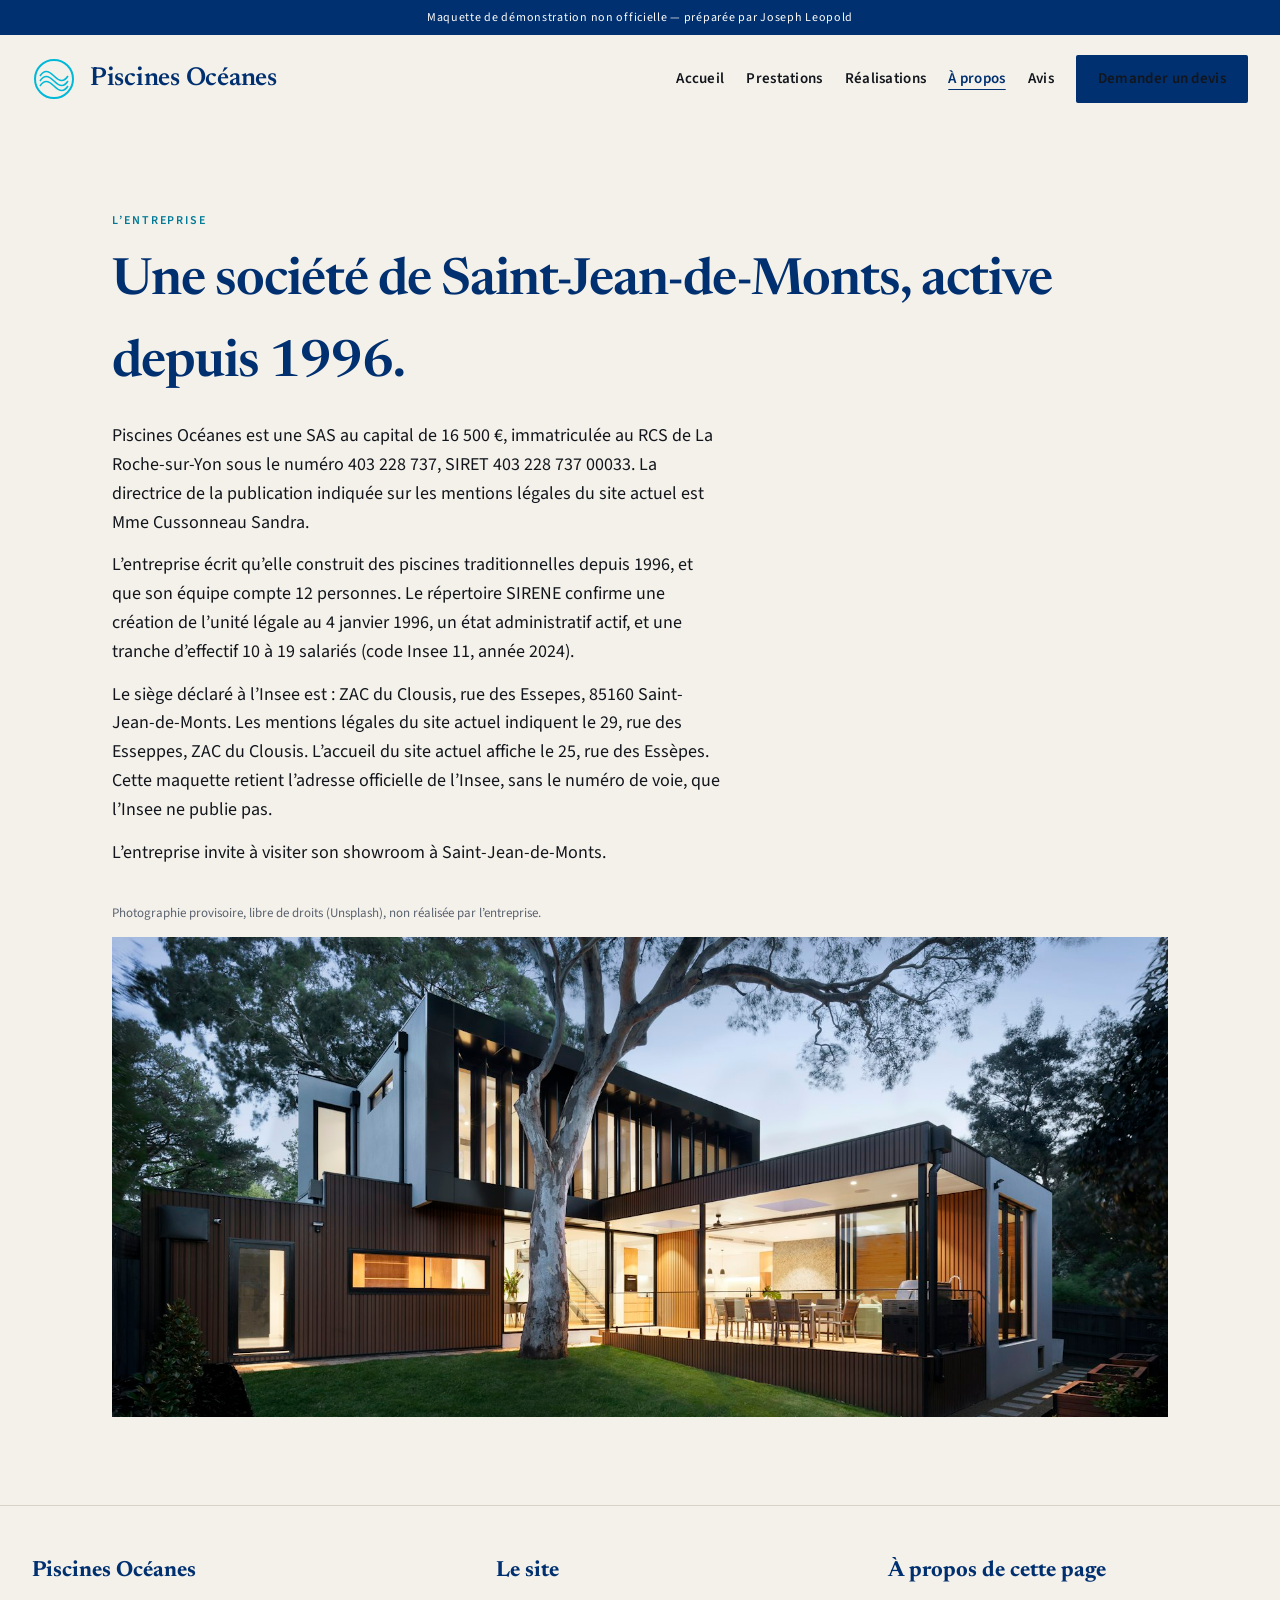
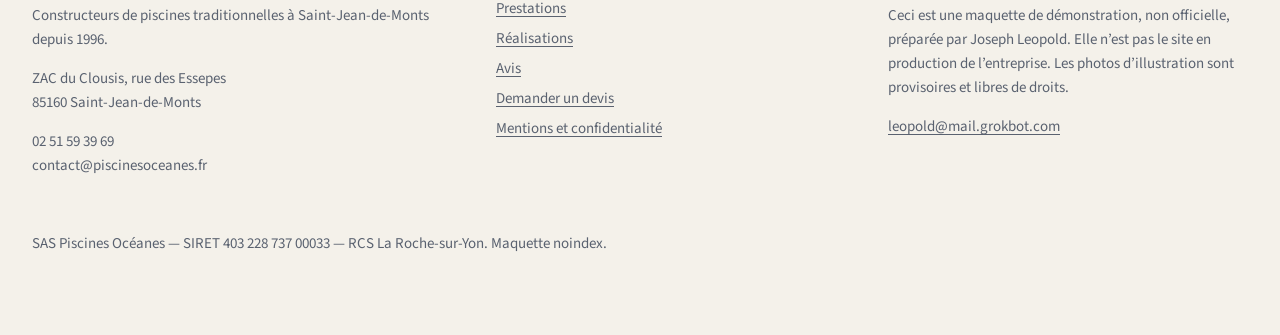
==== a-propos.html @ 70bb902c "Maquette de demonstration non officielle pour Piscines Oceanes." ====
<!DOCTYPE html>
<html lang="fr">
<head>
  <meta charset="utf-8">
  <meta name="viewport" content="width=device-width, initial-scale=1">
  <meta name="robots" content="noindex, nofollow, noarchive">
  <meta name="description" content="Maquette de démonstration non officielle du site de Piscines Océanes, préparée par Joseph Leopold.">
  <title>À propos — Piscines Océanes</title>
  <link rel="preconnect" href="https://fonts.googleapis.com">
  <link rel="preconnect" href="https://fonts.gstatic.com" crossorigin>
  <link href="https://fonts.googleapis.com/css2?family=Newsreader:opsz,wght@6..72,400;6..72,600&family=Source+Sans+3:wght@400;600&display=swap" rel="stylesheet">
  <link rel="stylesheet" href="css/style.css">
</head>
<body>
  <div class="demo-banner">Maquette de démonstration non officielle — préparée par Joseph Leopold</div>
  <header class="site" id="top">
    <a class="brand" href="index.html">
      <svg width="44" height="44" viewBox="0 0 44 44" aria-hidden="true">
  <circle cx="22" cy="22" r="19" fill="none" stroke="#00B8D8" stroke-width="2"/>
  <path d="M8 24c4-6 8-6 14 0s10 6 14 0" fill="none" stroke="#00B8D8" stroke-width="1.6"/>
  <path d="M8 19c4-6 8-6 14 0s10 6 14 0" fill="none" stroke="#00B8D8" stroke-width="1.6"/>
  <path d="M8 29c4-6 8-6 14 0s10 6 14 0" fill="none" stroke="#00B8D8" stroke-width="1.6"/>
</svg>
      <span class="brand-name">Piscines Océanes</span>
    </a>
    <button class="menu-toggle" type="button" aria-expanded="false" aria-controls="nav">Menu</button>
    <nav class="primary" id="nav">
      <a href="index.html">Accueil</a>
      <a href="prestations.html">Prestations</a>
      <a href="realisations.html">Réalisations</a>
      <a href="a-propos.html" aria-current="page">À propos</a>
      <a href="avis.html">Avis</a>
      <a href="devis.html" class="btn">Demander un devis</a>
    </nav>
  </header>
  <main>

    <section class="section">
      <p class="kicker">L’entreprise</p>
      <h2>Une société de Saint-Jean-de-Monts, active depuis 1996.</h2>
      <div class="prose">
        <p>Piscines Océanes est une SAS au capital de 16&nbsp;500&nbsp;€, immatriculée au RCS de La Roche-sur-Yon sous le numéro 403&nbsp;228&nbsp;737, SIRET 403&nbsp;228&nbsp;737&nbsp;00033. La directrice de la publication indiquée sur les mentions légales du site actuel est Mme Cussonneau Sandra.</p>
        <p>L’entreprise écrit qu’elle construit des piscines traditionnelles depuis 1996, et que son équipe compte 12 personnes. Le répertoire SIRENE confirme une création de l’unité légale au 4 janvier 1996, un état administratif actif, et une tranche d’effectif 10 à 19 salariés (code Insee 11, année 2024).</p>
        <p>Le siège déclaré à l’Insee est : ZAC du Clousis, rue des Essepes, 85160 Saint-Jean-de-Monts. Les mentions légales du site actuel indiquent le 29, rue des Esseppes, ZAC du Clousis. L’accueil du site actuel affiche le 25, rue des Essèpes. Cette maquette retient l’adresse officielle de l’Insee, sans le numéro de voie, que l’Insee ne publie pas.</p>
        <p>L’entreprise invite à visiter son showroom à Saint-Jean-de-Monts.</p>
      </div>
      <p class="photo-caption" style="margin-top:36px">Photographie provisoire, libre de droits (Unsplash), non réalisée par l’entreprise.</p>
      <img src="img/showroom.jpg" alt="Intérieur, photographie provisoire libre de droits" style="margin-top:12px; max-height:480px; width:100%; object-fit:cover;">
    </section>

  </main>
  <footer class="site">
    <div class="foot-grid">
      <div>
        <h2>Piscines Océanes</h2>
        <p>Constructeurs de piscines traditionnelles à Saint-Jean-de-Monts depuis 1996.</p>
        <p>ZAC du Clousis, rue des Essepes<br>85160 Saint-Jean-de-Monts</p>
        <p>02 51 59 39 69<br>contact@piscinesoceanes.fr</p>
      </div>
      <div>
        <h2>Le site</h2>
        <ul>
          <li><a href="prestations.html">Prestations</a></li>
          <li><a href="realisations.html">Réalisations</a></li>
          <li><a href="avis.html">Avis</a></li>
          <li><a href="devis.html">Demander un devis</a></li>
          <li><a href="mentions.html">Mentions et confidentialité</a></li>
        </ul>
      </div>
      <div>
        <h2>À propos de cette page</h2>
        <p>Ceci est une maquette de démonstration, non officielle, préparée par Joseph Leopold. Elle n’est pas le site en production de l’entreprise. Les photos d’illustration sont provisoires et libres de droits.</p>
        <p><a href="mailto:leopold@mail.grokbot.com">leopold@mail.grokbot.com</a></p>
      </div>
    </div>
    <p class="legal">SAS Piscines Océanes — SIRET 403 228 737 00033 — RCS La Roche-sur-Yon. Maquette noindex.</p>
  </footer>
  <script src="js/main.js"></script>
</body>
</html>
---- css/style.css ----
:root {
  --navy: #003070;
  --cyan: #00B8D8;
  --cyan-deep: #007A96;
  --paper: #F4F1EA;
  --ink: #12161C;
  --muted: #5A6270;
  --white: #FBFBF8;
  --line: #D8D3C8;
  --max: 1120px;
  --font-display: "Newsreader", "Times New Roman", serif;
  --font-sans: "Source Sans 3", "Source Sans Pro", system-ui, sans-serif;
}
*, *::before, *::after { box-sizing: border-box; }
html { scroll-behavior: smooth; }
html, body { margin: 0; padding: 0; }
body {
  font-family: var(--font-sans);
  font-size: 18px;
  line-height: 1.6;
  color: var(--ink);
  background: var(--paper);
  -webkit-font-smoothing: antialiased;
}
img { max-width: 100%; height: auto; display: block; }
a { color: var(--cyan-deep); text-decoration-thickness: 1px; text-underline-offset: 3px; }
a:hover { color: var(--navy); }
.demo-banner {
  background: var(--navy);
  color: var(--white);
  font-size: 12px;
  letter-spacing: 0.06em;
  text-align: center;
  padding: 8px 16px;
  font-family: var(--font-sans);
}
.demo-banner a { color: var(--cyan); }
header.site {
  display: flex;
  align-items: center;
  justify-content: space-between;
  gap: 24px;
  padding: 20px 32px;
  max-width: 1280px;
  margin: 0 auto;
  flex-wrap: wrap;
}
.brand {
  display: flex;
  align-items: center;
  gap: 14px;
  color: var(--navy);
  text-decoration: none;
  min-width: 0;
}
.brand svg { flex: 0 0 auto; }
.brand-name {
  font-family: var(--font-display);
  font-weight: 600;
  font-size: 26px;
  letter-spacing: -0.01em;
  white-space: nowrap;
  line-height: 1;
  color: var(--navy);
}
nav.primary {
  display: flex;
  flex-wrap: wrap;
  gap: 8px 22px;
  align-items: center;
  justify-content: flex-end;
}
nav.primary a {
  color: var(--ink);
  text-decoration: none;
  font-size: 15px;
  font-weight: 600;
  letter-spacing: 0.02em;
}
nav.primary a:hover,
nav.primary a[aria-current="page"] { color: var(--navy); }
nav.primary a[aria-current="page"] { text-decoration: underline; text-underline-offset: 6px; }
.btn {
  display: inline-flex;
  align-items: center;
  justify-content: center;
  background: var(--navy);
  color: var(--white);
  text-decoration: none;
  padding: 12px 22px;
  font-size: 15px;
  font-weight: 600;
  letter-spacing: 0.03em;
  border: none;
  cursor: pointer;
  border-radius: 2px;
}
.btn:hover { background: var(--cyan-deep); color: var(--white); }
.btn-ghost {
  background: transparent;
  color: var(--navy);
  box-shadow: inset 0 0 0 1px var(--navy);
}
.btn-ghost:hover { background: var(--navy); color: var(--white); }
.menu-toggle {
  display: none;
  background: none;
  border: 0;
  color: var(--navy);
  font: inherit;
  font-weight: 600;
  cursor: pointer;
  padding: 8px;
}
.hero {
  position: relative;
  min-height: 78vh;
  display: flex;
  align-items: flex-end;
  color: var(--white);
  overflow: hidden;
}
.hero img.bg {
  position: absolute;
  inset: 0;
  width: 100%;
  height: 100%;
  object-fit: cover;
  filter: brightness(0.55);
}
.hero-inner {
  position: relative;
  max-width: var(--max);
  margin: 0 auto;
  padding: 80px 32px 72px;
  width: 100%;
}
.hero h1 {
  font-family: var(--font-display);
  font-weight: 600;
  font-size: clamp(42px, 7vw, 84px);
  line-height: 1.05;
  margin: 0 0 18px;
  letter-spacing: -0.02em;
  max-width: 16ch;
}
.hero p.lead {
  font-size: 21px;
  max-width: 38ch;
  margin: 0 0 32px;
  color: var(--white);
  opacity: 0.92;
}
.section { padding: 88px 32px; max-width: var(--max); margin: 0 auto; }
.section h2 {
  font-family: var(--font-display);
  font-size: clamp(32px, 4vw, 52px);
  font-weight: 600;
  color: var(--navy);
  margin: 0 0 16px;
  letter-spacing: -0.02em;
}
.kicker {
  text-transform: uppercase;
  letter-spacing: 0.16em;
  font-size: 12px;
  font-weight: 600;
  color: var(--cyan-deep);
  margin: 0 0 12px;
}
.grid-3, .grid-2 {
  display: grid;
  gap: 32px;
  margin-top: 48px;
}
.grid-3 { grid-template-columns: repeat(3, 1fr); }
.grid-2 { grid-template-columns: 1fr 1fr; }
.card h3 {
  font-family: var(--font-display);
  font-size: 28px;
  color: var(--navy);
  margin: 0 0 10px;
}
.card p, .prose p { margin: 0 0 14px; color: var(--muted); }
.prose p, .prose li { color: var(--ink); }
.prose { max-width: 68ch; }
.photo-caption {
  font-size: 13px;
  color: var(--muted);
  margin-top: 10px;
}
.gallery {
  display: grid;
  grid-template-columns: 1fr 1fr;
  gap: 16px;
}
.gallery figure:first-child { grid-column: 1 / -1; }
.gallery figcaption {
  font-size: 13px;
  color: var(--muted);
  margin-top: 8px;
}
blockquote.quote {
  margin: 0;
  padding: 32px 0;
  border-top: 1px solid var(--line);
}
blockquote.quote p {
  font-family: var(--font-display);
  font-size: 28px;
  line-height: 1.35;
  color: var(--navy);
  margin: 0 0 16px;
}
blockquote.quote footer {
  font-size: 14px;
  color: var(--muted);
}
.band {
  background: var(--navy);
  color: var(--white);
  padding: 80px 32px;
}
.band-inner { max-width: var(--max); margin: 0 auto; }
.band h2 { color: var(--white); }
.band p { color: rgba(251,251,248,0.86); max-width: 56ch; }
form.devis {
  display: grid;
  gap: 18px;
  max-width: 560px;
  margin-top: 36px;
}
label { display: grid; gap: 6px; font-size: 14px; font-weight: 600; }
input, textarea, select {
  font: inherit;
  padding: 12px 14px;
  border: 1px solid var(--line);
  background: var(--white);
  color: var(--ink);
  border-radius: 2px;
}
input:focus, textarea:focus { outline: 2px solid var(--cyan); outline-offset: 1px; }
.form-note {
  font-size: 14px;
  color: var(--muted);
  background: var(--white);
  padding: 14px 16px;
  border-left: 3px solid var(--cyan);
}
.notice {
  background: var(--white);
  padding: 16px 18px;
  border: 1px solid var(--line);
  font-size: 15px;
  color: var(--muted);
  margin: 24px 0;
}
footer.site {
  border-top: 1px solid var(--line);
  padding: 48px 32px 64px;
  max-width: 1280px;
  margin: 0 auto;
  display: grid;
  gap: 24px;
}
.foot-grid {
  display: grid;
  grid-template-columns: 1.2fr 1fr 1fr;
  gap: 32px;
}
footer.site h2 { font-family: var(--font-display); font-size: 22px; color: var(--navy); margin: 0 0 8px; }
footer.site p, footer.site li, footer.site a { color: var(--muted); font-size: 15px; }
footer.site ul { list-style: none; padding: 0; margin: 0; }
footer.site li { margin: 0 0 6px; }
.legal { font-size: 13px; color: var(--muted); }
@media (max-width: 800px) {
  .menu-toggle { display: block; }
  nav.primary {
    display: none;
    width: 100%;
    flex-direction: column;
    align-items: flex-start;
    padding: 8px 0 16px;
  }
  header.site.is-open nav.primary { display: flex; }
  .grid-3, .grid-2, .gallery, .foot-grid { grid-template-columns: 1fr; }
  .gallery figure:first-child { grid-column: auto; }
  header.site { padding: 16px 20px; }
  .section { padding: 56px 20px; }
  .hero-inner { padding: 56px 20px 48px; }
}
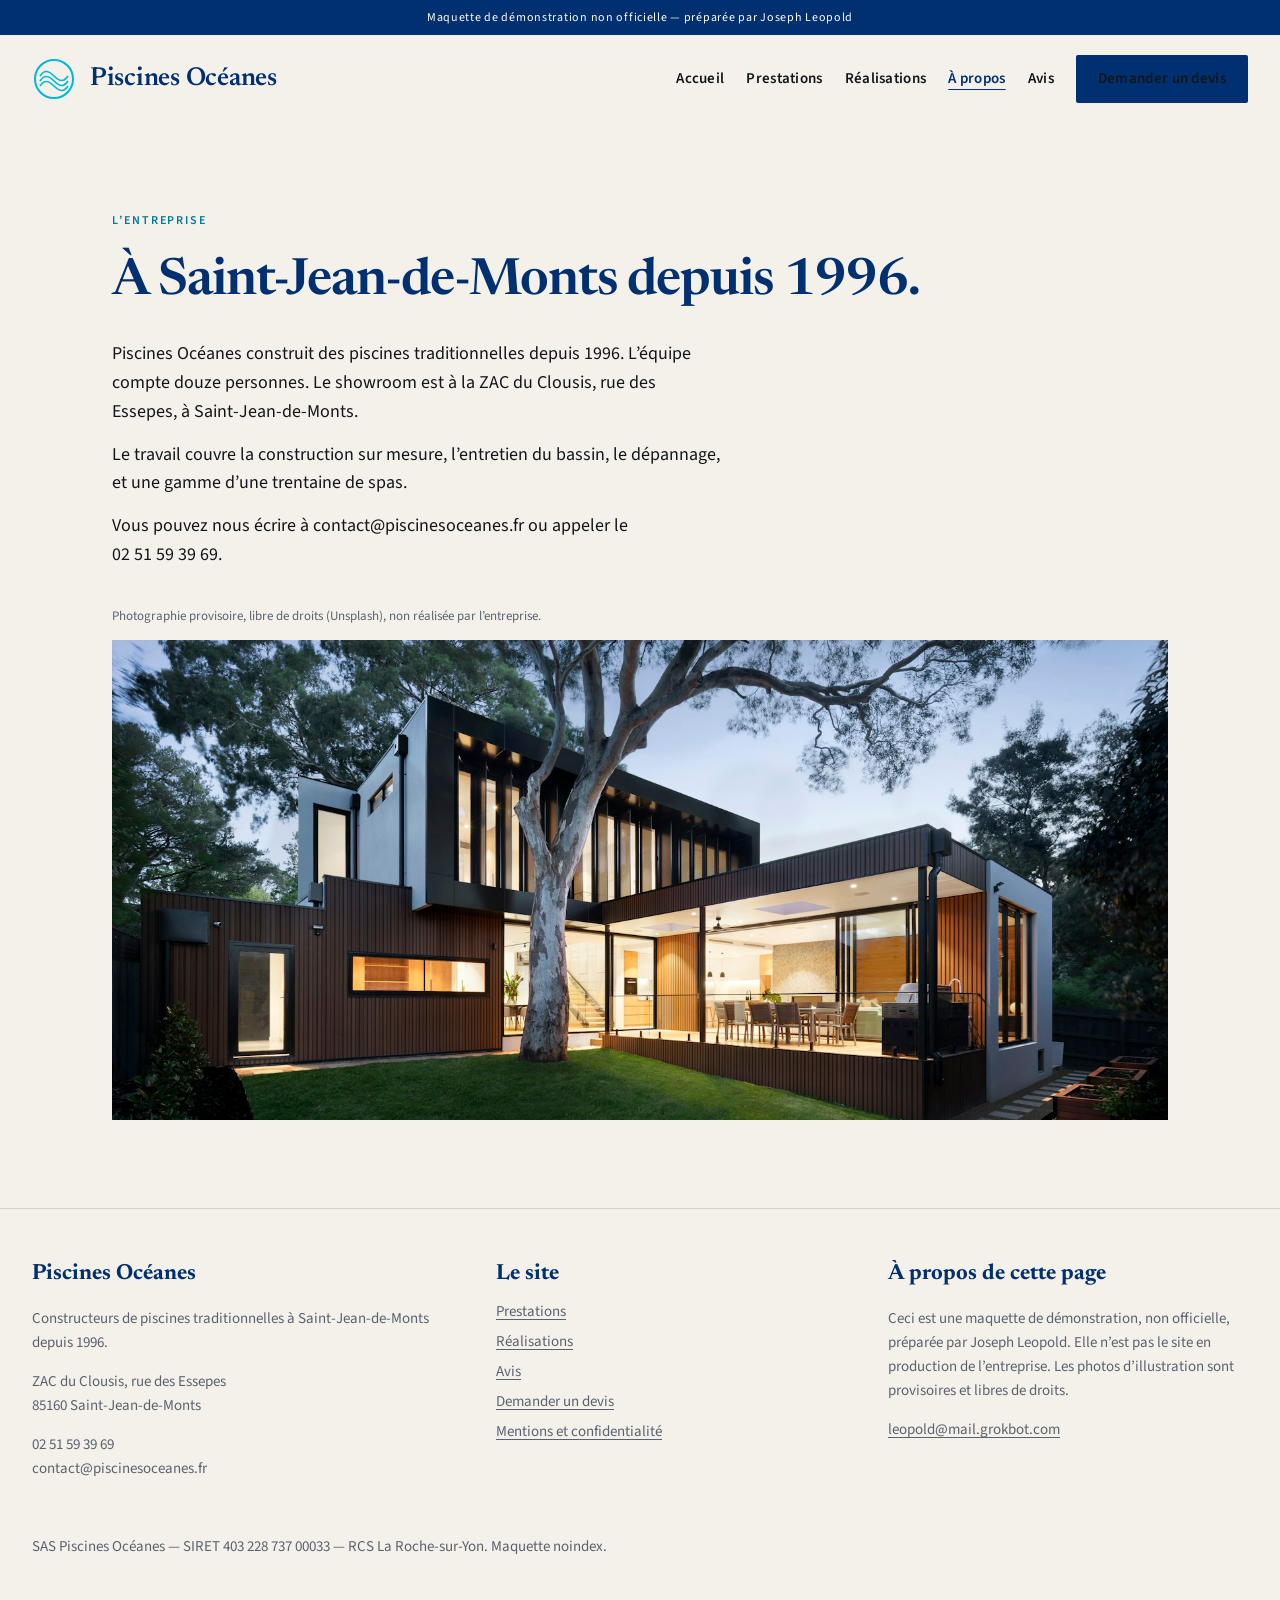
==== commit afc6dfd8: "Rewrite mockup copy: factual, client-facing, no audit tone." ====
--- a/a-propos.html
+++ b/a-propos.html
@@ -37,12 +37,11 @@
 
     <section class="section">
       <p class="kicker">L’entreprise</p>
-      <h2>Une société de Saint-Jean-de-Monts, active depuis 1996.</h2>
+      <h2>À Saint-Jean-de-Monts depuis 1996.</h2>
       <div class="prose">
-        <p>Piscines Océanes est une SAS au capital de 16&nbsp;500&nbsp;€, immatriculée au RCS de La Roche-sur-Yon sous le numéro 403&nbsp;228&nbsp;737, SIRET 403&nbsp;228&nbsp;737&nbsp;00033. La directrice de la publication indiquée sur les mentions légales du site actuel est Mme Cussonneau Sandra.</p>
-        <p>L’entreprise écrit qu’elle construit des piscines traditionnelles depuis 1996, et que son équipe compte 12 personnes. Le répertoire SIRENE confirme une création de l’unité légale au 4 janvier 1996, un état administratif actif, et une tranche d’effectif 10 à 19 salariés (code Insee 11, année 2024).</p>
-        <p>Le siège déclaré à l’Insee est : ZAC du Clousis, rue des Essepes, 85160 Saint-Jean-de-Monts. Les mentions légales du site actuel indiquent le 29, rue des Esseppes, ZAC du Clousis. L’accueil du site actuel affiche le 25, rue des Essèpes. Cette maquette retient l’adresse officielle de l’Insee, sans le numéro de voie, que l’Insee ne publie pas.</p>
-        <p>L’entreprise invite à visiter son showroom à Saint-Jean-de-Monts.</p>
+        <p>Piscines Océanes construit des piscines traditionnelles depuis 1996. L’équipe compte douze personnes. Le showroom est à la ZAC du Clousis, rue des Essepes, à Saint-Jean-de-Monts.</p>
+        <p>Le travail couvre la construction sur mesure, l’entretien du bassin, le dépannage, et une gamme d’une trentaine de spas.</p>
+        <p>Vous pouvez nous écrire à contact@piscinesoceanes.fr ou appeler le 02&nbsp;51&nbsp;59&nbsp;39&nbsp;69.</p>
       </div>
       <p class="photo-caption" style="margin-top:36px">Photographie provisoire, libre de droits (Unsplash), non réalisée par l’entreprise.</p>
       <img src="img/showroom.jpg" alt="Intérieur, photographie provisoire libre de droits" style="margin-top:12px; max-height:480px; width:100%; object-fit:cover;">
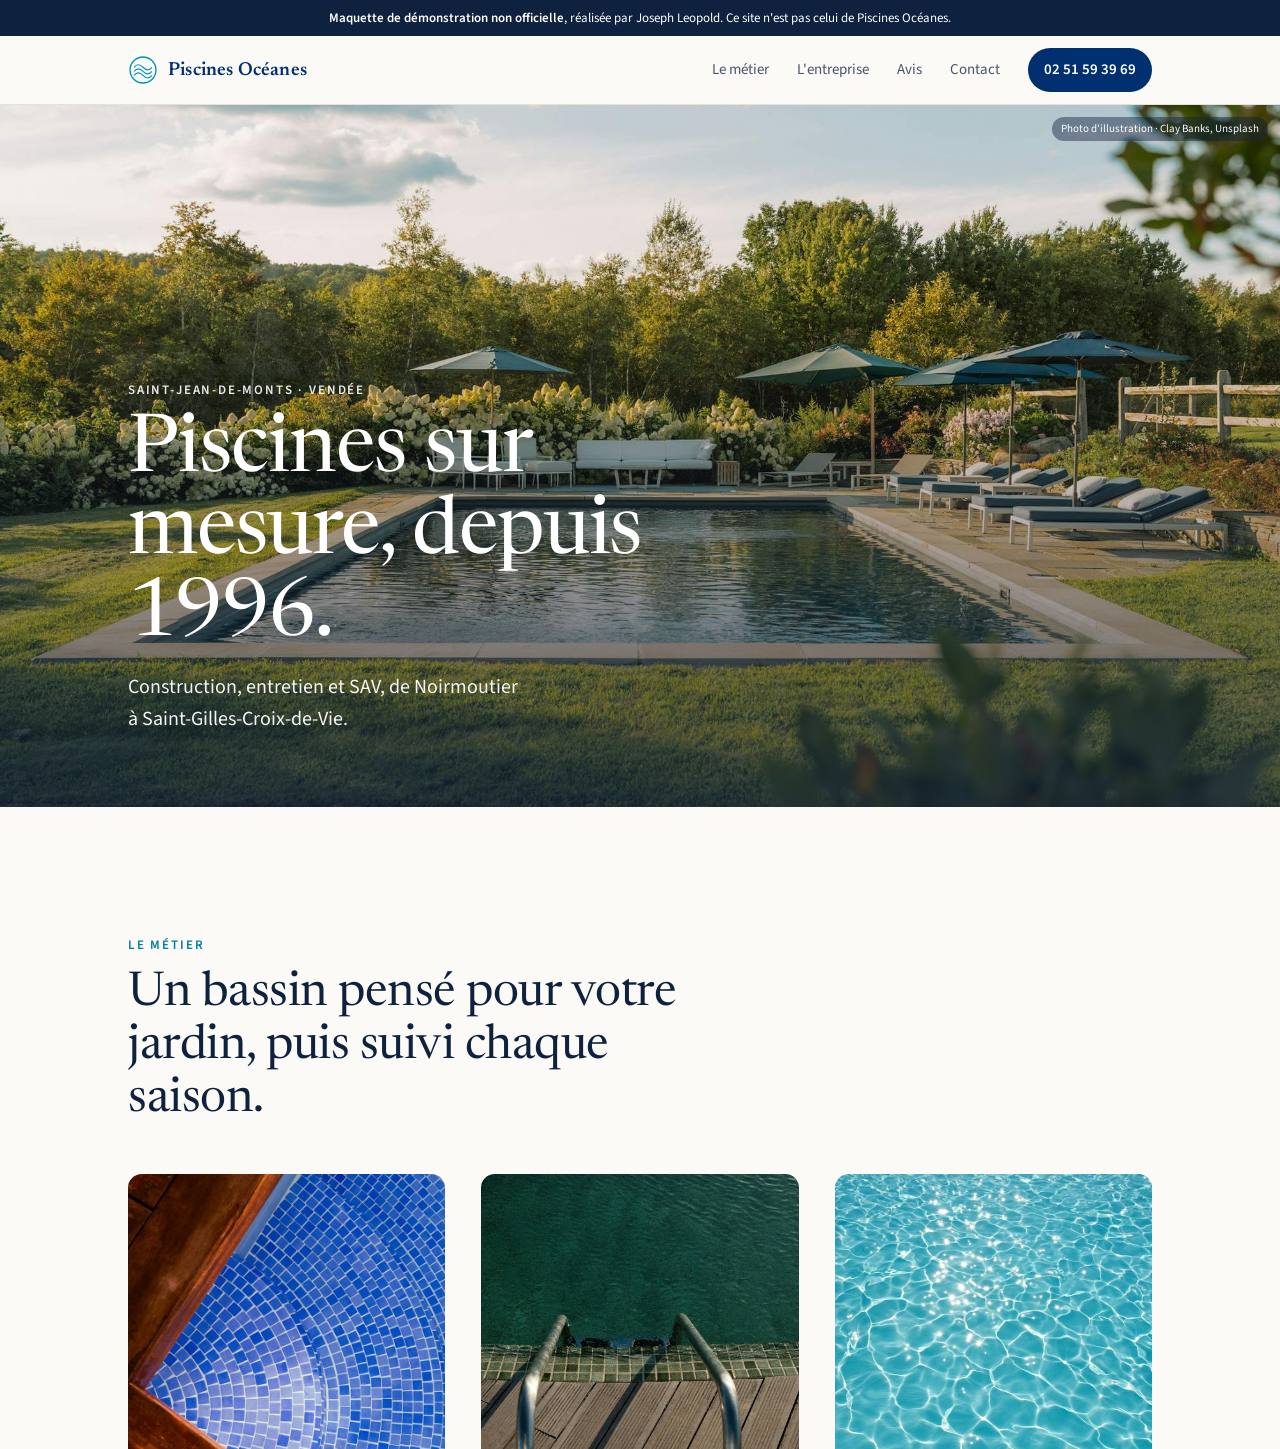
==== commit 8ee49671: "Refonte maquette: une page, photos Unsplash créditées, avis Google vérifiés 11/11/2026, sans formula" ====
--- a/a-propos.html
+++ b/a-propos.html
@@ -1,79 +1,3 @@
 <!DOCTYPE html>
-<html lang="fr">
-<head>
-  <meta charset="utf-8">
-  <meta name="viewport" content="width=device-width, initial-scale=1">
-  <meta name="robots" content="noindex, nofollow, noarchive">
-  <meta name="description" content="Maquette de démonstration non officielle du site de Piscines Océanes, préparée par Joseph Leopold.">
-  <title>À propos — Piscines Océanes</title>
-  <link rel="preconnect" href="https://fonts.googleapis.com">
-  <link rel="preconnect" href="https://fonts.gstatic.com" crossorigin>
-  <link href="https://fonts.googleapis.com/css2?family=Newsreader:opsz,wght@6..72,400;6..72,600&family=Source+Sans+3:wght@400;600&display=swap" rel="stylesheet">
-  <link rel="stylesheet" href="css/style.css">
-</head>
-<body>
-  <div class="demo-banner">Maquette de démonstration non officielle — préparée par Joseph Leopold</div>
-  <header class="site" id="top">
-    <a class="brand" href="index.html">
-      <svg width="44" height="44" viewBox="0 0 44 44" aria-hidden="true">
-  <circle cx="22" cy="22" r="19" fill="none" stroke="#00B8D8" stroke-width="2"/>
-  <path d="M8 24c4-6 8-6 14 0s10 6 14 0" fill="none" stroke="#00B8D8" stroke-width="1.6"/>
-  <path d="M8 19c4-6 8-6 14 0s10 6 14 0" fill="none" stroke="#00B8D8" stroke-width="1.6"/>
-  <path d="M8 29c4-6 8-6 14 0s10 6 14 0" fill="none" stroke="#00B8D8" stroke-width="1.6"/>
-</svg>
-      <span class="brand-name">Piscines Océanes</span>
-    </a>
-    <button class="menu-toggle" type="button" aria-expanded="false" aria-controls="nav">Menu</button>
-    <nav class="primary" id="nav">
-      <a href="index.html">Accueil</a>
-      <a href="prestations.html">Prestations</a>
-      <a href="realisations.html">Réalisations</a>
-      <a href="a-propos.html" aria-current="page">À propos</a>
-      <a href="avis.html">Avis</a>
-      <a href="devis.html" class="btn">Demander un devis</a>
-    </nav>
-  </header>
-  <main>
-
-    <section class="section">
-      <p class="kicker">L’entreprise</p>
-      <h2>À Saint-Jean-de-Monts depuis 1996.</h2>
-      <div class="prose">
-        <p>Piscines Océanes construit des piscines traditionnelles depuis 1996. L’équipe compte douze personnes. Le showroom est à la ZAC du Clousis, rue des Essepes, à Saint-Jean-de-Monts.</p>
-        <p>Le travail couvre la construction sur mesure, l’entretien du bassin, le dépannage, et une gamme d’une trentaine de spas.</p>
-        <p>Vous pouvez nous écrire à contact@piscinesoceanes.fr ou appeler le 02&nbsp;51&nbsp;59&nbsp;39&nbsp;69.</p>
-      </div>
-      <p class="photo-caption" style="margin-top:36px">Photographie provisoire, libre de droits (Unsplash), non réalisée par l’entreprise.</p>
-      <img src="img/showroom.jpg" alt="Intérieur, photographie provisoire libre de droits" style="margin-top:12px; max-height:480px; width:100%; object-fit:cover;">
-    </section>
-
-  </main>
-  <footer class="site">
-    <div class="foot-grid">
-      <div>
-        <h2>Piscines Océanes</h2>
-        <p>Constructeurs de piscines traditionnelles à Saint-Jean-de-Monts depuis 1996.</p>
-        <p>ZAC du Clousis, rue des Essepes<br>85160 Saint-Jean-de-Monts</p>
-        <p>02 51 59 39 69<br>contact@piscinesoceanes.fr</p>
-      </div>
-      <div>
-        <h2>Le site</h2>
-        <ul>
-          <li><a href="prestations.html">Prestations</a></li>
-          <li><a href="realisations.html">Réalisations</a></li>
-          <li><a href="avis.html">Avis</a></li>
-          <li><a href="devis.html">Demander un devis</a></li>
-          <li><a href="mentions.html">Mentions et confidentialité</a></li>
-        </ul>
-      </div>
-      <div>
-        <h2>À propos de cette page</h2>
-        <p>Ceci est une maquette de démonstration, non officielle, préparée par Joseph Leopold. Elle n’est pas le site en production de l’entreprise. Les photos d’illustration sont provisoires et libres de droits.</p>
-        <p><a href="mailto:leopold@mail.grokbot.com">leopold@mail.grokbot.com</a></p>
-      </div>
-    </div>
-    <p class="legal">SAS Piscines Océanes — SIRET 403 228 737 00033 — RCS La Roche-sur-Yon. Maquette noindex.</p>
-  </footer>
-  <script src="js/main.js"></script>
-</body>
-</html>
+<html lang="fr"><head><meta charset="utf-8"><meta name="robots" content="noindex, nofollow"><meta http-equiv="refresh" content="0; url=index.html#entreprise"><title>Piscines Océanes (maquette non officielle)</title></head>
+<body><p><a href="index.html#entreprise">Continuer vers la maquette</a></p></body></html>
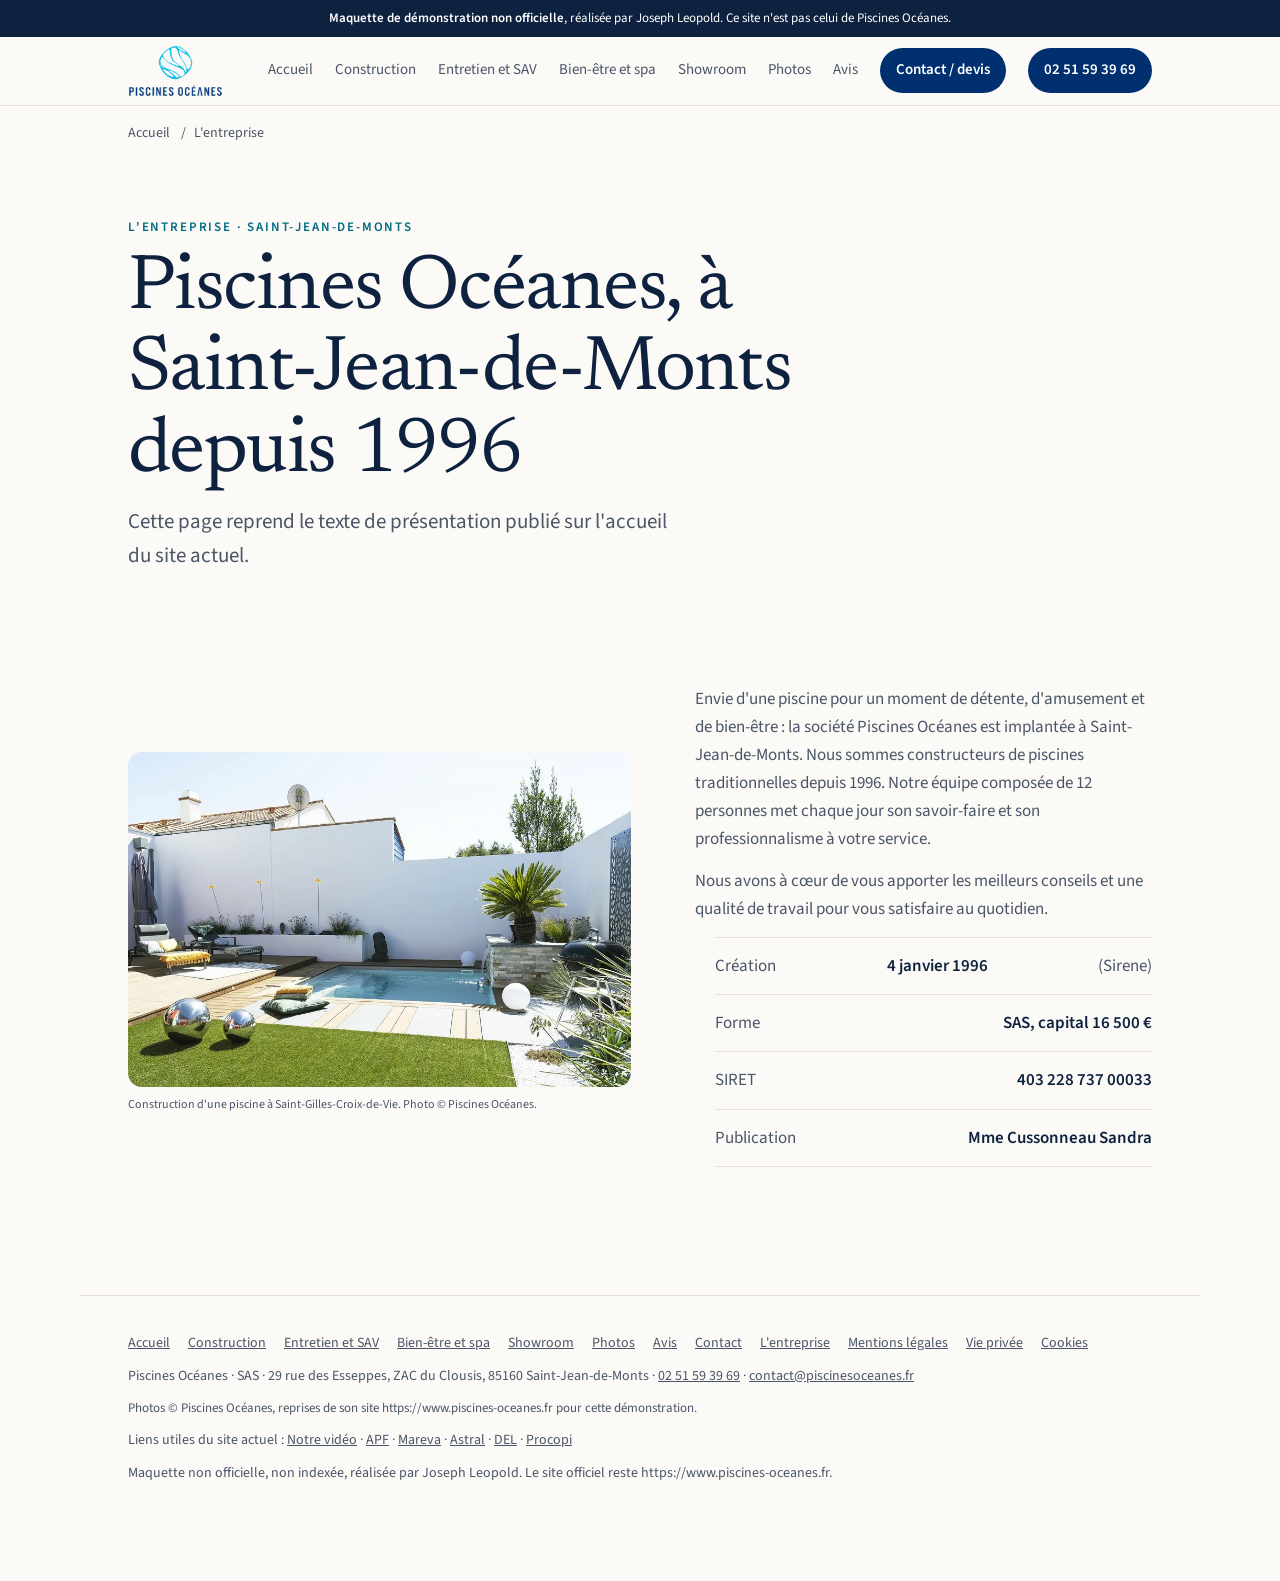
==== commit 6d4a1d30: "Maquette complète : toutes les pages du site, photos du client, SEO local. Bandeau non officiel, noi" ====
--- a/a-propos.html
+++ b/a-propos.html
@@ -1,3 +1,171 @@
 <!DOCTYPE html>
-<html lang="fr"><head><meta charset="utf-8"><meta name="robots" content="noindex, nofollow"><meta http-equiv="refresh" content="0; url=index.html#entreprise"><title>Piscines Océanes (maquette non officielle)</title></head>
-<body><p><a href="index.html#entreprise">Continuer vers la maquette</a></p></body></html>
+<html lang="fr">
+<head>
+<meta charset="utf-8">
+<meta name="viewport" content="width=device-width, initial-scale=1">
+<meta name="robots" content="noindex, nofollow, noarchive">
+<title>Piscines Océanes, constructeur à Saint-Jean-de-Monts depuis 1996</title>
+<meta name="description" content="Présentation de Piscines Océanes : constructeur de piscines traditionnelles à Saint-Jean-de-Monts depuis 1996, équipe de 12 personnes, showroom à la ZAC du Clousis.">
+<link rel="canonical" href="https://wn5zw4s89s-svg.github.io/maquette-piscines-oceanes-demo/a-propos.html">
+<meta property="og:type" content="website">
+<meta property="og:title" content="Piscines Océanes, constructeur à Saint-Jean-de-Monts depuis 1996">
+<meta property="og:description" content="Présentation de Piscines Océanes : constructeur de piscines traditionnelles à Saint-Jean-de-Monts depuis 1996, équipe de 12 personnes, showroom à la ZAC du Clousis.">
+<meta property="og:url" content="https://wn5zw4s89s-svg.github.io/maquette-piscines-oceanes-demo/a-propos.html">
+<meta property="og:image" content="https://wn5zw4s89s-svg.github.io/maquette-piscines-oceanes-demo/img/og-piscines-oceanes.jpg">
+<meta property="og:locale" content="fr_FR">
+<meta name="twitter:card" content="summary_large_image">
+<link rel="icon" href="img/logo-280.png" type="image/png">
+
+<link rel="stylesheet" href="css/style.css">
+<script type="application/ld+json">
+{
+  "@context": "https://schema.org",
+  "@type": "HomeAndConstructionBusiness",
+  "@id": "https://wn5zw4s89s-svg.github.io/maquette-piscines-oceanes-demo/#entreprise",
+  "name": "Piscines Océanes",
+  "legalName": "Piscines Océanes",
+  "url": "https://wn5zw4s89s-svg.github.io/maquette-piscines-oceanes-demo/",
+  "telephone": "+33251593969",
+  "email": "contact@piscinesoceanes.fr",
+  "image": "https://wn5zw4s89s-svg.github.io/maquette-piscines-oceanes-demo/img/og-piscines-oceanes.jpg",
+  "logo": "https://wn5zw4s89s-svg.github.io/maquette-piscines-oceanes-demo/img/logo-560.png",
+  "foundingDate": "1996-01-04",
+  "address": {
+    "@type": "PostalAddress",
+    "streetAddress": "29 rue des Esseppes, ZAC du Clousis",
+    "addressLocality": "Saint-Jean-de-Monts",
+    "postalCode": "85160",
+    "addressRegion": "Vendée",
+    "addressCountry": "FR"
+  },
+  "geo": {
+    "@type": "GeoCoordinates",
+    "latitude": 46.7910299,
+    "longitude": -2.0259074
+  },
+  "hasMap": "https://www.google.com/maps/search/?api=1&query=Piscines+Oc%C3%A9anes+Saint-Jean-de-Monts",
+  "areaServed": [
+    {
+      "@type": "City",
+      "name": "Saint-Jean-de-Monts"
+    },
+    {
+      "@type": "AdministrativeArea",
+      "name": "Vendée"
+    }
+  ],
+  "openingHoursSpecification": [
+    {
+      "@type": "OpeningHoursSpecification",
+      "dayOfWeek": [
+        "Monday",
+        "Tuesday",
+        "Wednesday",
+        "Thursday",
+        "Friday",
+        "Saturday"
+      ],
+      "opens": "09:00",
+      "closes": "12:30"
+    },
+    {
+      "@type": "OpeningHoursSpecification",
+      "dayOfWeek": [
+        "Monday",
+        "Tuesday",
+        "Wednesday",
+        "Thursday",
+        "Friday",
+        "Saturday"
+      ],
+      "opens": "14:00",
+      "closes": "18:30"
+    }
+  ]
+}
+</script>
+<script type="application/ld+json">
+{
+  "@context": "https://schema.org",
+  "@type": "BreadcrumbList",
+  "itemListElement": [
+    {
+      "@type": "ListItem",
+      "position": 1,
+      "name": "Accueil",
+      "item": "https://wn5zw4s89s-svg.github.io/maquette-piscines-oceanes-demo/"
+    },
+    {
+      "@type": "ListItem",
+      "position": 2,
+      "name": "L'entreprise",
+      "item": "https://wn5zw4s89s-svg.github.io/maquette-piscines-oceanes-demo/a-propos.html"
+    }
+  ]
+}
+</script>
+</head><body>
+<a class="skip" href="#contenu">Aller au contenu</a>
+<div class="demo"><strong>Maquette de démonstration non officielle</strong>, réalisée par Joseph Leopold. Ce site n'est pas celui de Piscines Océanes.</div>
+<header class="site-header">
+  <div class="bar">
+    <a class="brand" href="index.html" aria-label="Piscines Océanes, accueil">
+      <img src="img/logo-400.png" srcset="img/logo-280.png 280w, img/logo-400.png 400w, img/logo-560.png 560w" sizes="140px" width="400" height="220" alt="Piscines Océanes">
+    </a>
+    <button class="menu-toggle" type="button" aria-expanded="false" aria-controls="menu" aria-label="Ouvrir le menu"><span></span></button>
+    <nav class="menu" id="menu">
+      <a class="link" href="index.html">Accueil</a><a class="link" href="construction.html">Construction</a><a class="link" href="entretien-sav.html">Entretien et SAV</a><a class="link" href="bien-etre-spa.html">Bien-être et spa</a><a class="link" href="showroom.html">Showroom</a><a class="link" href="photos.html">Photos</a><a class="link" href="avis.html">Avis</a><a class="call" href="contact.html">Contact / devis</a><a class="call" href="tel:+33251593969">02 51 59 39 69</a>
+    </nav>
+  </div>
+</header><main id="contenu"><nav class="crumbs" aria-label="Fil d'Ariane"><ol><li><a href="index.html">Accueil</a></li><li><span aria-current="page">L&#x27;entreprise</span></li></ol></nav>
+<header class="page-hero">
+  <p class="eyebrow">L'entreprise · Saint-Jean-de-Monts</p>
+  <h1>Piscines Océanes, à Saint-Jean-de-Monts depuis 1996</h1>
+  <p class="lead">Cette page reprend le texte de présentation publié sur l'accueil du site actuel.</p>
+</header>
+<section class="prose">
+  <div class="split">
+    <figure>
+      <img src="img/webp/construction-piscine-saint-gilles-croix-de-vie-960.webp" srcset="img/webp/construction-piscine-saint-gilles-croix-de-vie-480.webp 480w, img/webp/construction-piscine-saint-gilles-croix-de-vie-960.webp 960w, img/webp/construction-piscine-saint-gilles-croix-de-vie-1600.webp 1600w, img/webp/construction-piscine-saint-gilles-croix-de-vie-1800.webp 1800w" sizes="(max-width:860px) 100vw, 50vw" width="1800" height="1200" alt="Construction piscine saint gilles croix de vie, réalisation de Piscines Océanes" loading="lazy" decoding="async">
+      <figcaption>Construction d'une piscine à Saint-Gilles-Croix-de-Vie. Photo © Piscines Océanes.</figcaption>
+    </figure>
+    <div>
+      <p>Envie d'une piscine pour un moment de détente, d'amusement et de bien-être : la société Piscines Océanes est implantée à Saint-Jean-de-Monts. Nous sommes constructeurs de piscines traditionnelles depuis 1996. Notre équipe composée de 12 personnes met chaque jour son savoir-faire et son professionnalisme à votre service.</p>
+      <p>Nous avons à cœur de vous apporter les meilleurs conseils et une qualité de travail pour vous satisfaire au quotidien.</p>
+      <ul class="facts">
+        <li>Création <b>4 janvier 1996</b> (Sirene)</li>
+        <li>Forme <b>SAS, capital 16 500 €</b></li>
+        <li>SIRET <b>403 228 737 00033</b></li>
+        <li>Publication <b>Mme Cussonneau Sandra</b></li>
+      </ul>
+    </div>
+  </div>
+</section>
+</main>
+<footer class="site">
+  <nav class="foot-nav" aria-label="Pied de page">
+    <a href="index.html">Accueil</a>
+    <a href="construction.html">Construction</a>
+    <a href="entretien-sav.html">Entretien et SAV</a>
+    <a href="bien-etre-spa.html">Bien-être et spa</a>
+    <a href="showroom.html">Showroom</a>
+    <a href="photos.html">Photos</a>
+    <a href="avis.html">Avis</a>
+    <a href="contact.html">Contact</a>
+    <a href="a-propos.html">L'entreprise</a>
+    <a href="mentions.html">Mentions légales</a>
+    <a href="vie-privee.html">Vie privée</a>
+    <a href="privacy.html">Cookies</a>
+  </nav>
+  <p>Piscines Océanes · SAS · 29 rue des Esseppes, ZAC du Clousis, 85160 Saint-Jean-de-Monts · <a href="tel:+33251593969">02 51 59 39 69</a> · <a href="mailto:contact@piscinesoceanes.fr">contact@piscinesoceanes.fr</a></p>
+  <p class="photo-credit">Photos © Piscines Océanes, reprises de son site https://www.piscines-oceanes.fr pour cette démonstration.</p>
+  <p>Liens utiles du site actuel : <a href="https://www.youtube.com/watch?v=r4H31I2Mkhc" rel="noopener">Notre vidéo</a> · <a href="http://liner-couverture-equipement-piscine.fr/" rel="noopener">APF</a> · <a href="https://www.mareva.fr/" rel="noopener">Mareva</a> · <a href="https://www.astralpool.com/" rel="noopener">Astral</a> · <a href="http://www.del-piscine.fr/" rel="noopener">DEL</a> · <a href="http://www.procopi.com/" rel="noopener">Procopi</a></p>
+  <p>Maquette non officielle, non indexée, réalisée par Joseph Leopold. Le site officiel reste https://www.piscines-oceanes.fr.</p>
+</footer>
+<div class="sticky-cta" aria-label="Actions rapides">
+  <a class="btn primary" href="tel:+33251593969">Appeler</a>
+  <a class="btn ghost" href="contact.html">Demander un devis</a>
+</div>
+<script src="js/main.js" defer></script>
+</body>
+</html>
--- a/css/style.css
+++ b/css/style.css
@@ -0,0 +1,188 @@
+@font-face{font-family:"Newsreader";font-style:normal;font-weight:400;font-display:swap;src:url("../fonts/Newsreader-400.woff2") format("woff2")}
+@font-face{font-family:"Newsreader";font-style:normal;font-weight:600;font-display:swap;src:url("../fonts/Newsreader-600.woff2") format("woff2")}
+@font-face{font-family:"Source Sans 3";font-style:normal;font-weight:400;font-display:swap;src:url("../fonts/SourceSans3-400.woff2") format("woff2")}
+@font-face{font-family:"Source Sans 3";font-style:normal;font-weight:600;font-display:swap;src:url("../fonts/SourceSans3-600.woff2") format("woff2")}
+
+:root{
+  --ink:#0E2240; --ink-2:#4A5568; --ink-3:#4A5568;
+  --paper:#FBFAF7; --line:#E6E2DA; --lagon:#006A80; --navy:#003070;
+  --serif:"Newsreader",Georgia,serif; --sans:"Source Sans 3",system-ui,-apple-system,"Segoe UI",sans-serif;
+  --max:1120px; --pad:clamp(20px,5vw,48px);
+}
+*{box-sizing:border-box;margin:0;padding:0}
+html{scroll-behavior:smooth;-webkit-text-size-adjust:100%}
+body{background:var(--paper);color:var(--ink);font:400 17px/1.65 var(--sans);-webkit-font-smoothing:antialiased}
+img,svg{display:block;max-width:100%;height:auto}
+a{color:inherit}
+:focus-visible{outline:2px solid var(--lagon);outline-offset:3px}
+
+.skip{position:absolute;left:-999px;top:0;background:var(--navy);color:#fff;padding:10px 16px;z-index:100}
+.skip:focus{left:var(--pad);top:8px}
+
+.demo{background:var(--ink);color:#fff;font-size:13px;line-height:1.45;text-align:center;padding:9px var(--pad);position:relative;z-index:21}
+.demo strong{font-weight:600}
+
+header.site-header{position:sticky;top:0;z-index:20;background:rgba(251,250,247,.94);backdrop-filter:saturate(1.4) blur(10px);-webkit-backdrop-filter:saturate(1.4) blur(10px);border-bottom:1px solid var(--line)}
+.bar{max-width:var(--max);margin:0 auto;padding:8px var(--pad);display:flex;align-items:center;justify-content:space-between;gap:16px}
+.brand{display:flex;align-items:center;text-decoration:none;flex:0 0 auto}
+.brand img{height:52px;width:auto}
+nav.menu{display:flex;align-items:center;gap:22px;font-size:15px}
+nav.menu a{text-decoration:none;color:var(--ink-2)}
+nav.menu a:hover,nav.menu a[aria-current="page"]{color:var(--ink);font-weight:600}
+.call{display:inline-flex;align-items:center;text-decoration:none;font-weight:600;font-size:15px;color:#fff !important;background:var(--navy);padding:10px 16px;border-radius:999px;white-space:nowrap;min-height:44px}
+.call:hover{background:#00245a}
+.menu-toggle{display:none;border:1px solid var(--line);background:#fff;border-radius:10px;width:44px;height:44px;align-items:center;justify-content:center;cursor:pointer}
+.menu-toggle span,.menu-toggle span:before,.menu-toggle span:after{display:block;width:18px;height:2px;background:var(--ink);position:relative;content:""}
+.menu-toggle span:before{position:absolute;top:-6px}
+.menu-toggle span:after{position:absolute;top:6px}
+
+@media (max-width:960px){
+  .menu-toggle{display:inline-flex}
+  nav.menu{display:none;position:absolute;left:0;right:0;top:100%;background:var(--paper);border-bottom:1px solid var(--line);flex-direction:column;align-items:stretch;padding:12px var(--pad) 20px;gap:0}
+  nav.menu.is-open{display:flex}
+  nav.menu a{padding:12px 0;border-bottom:1px solid var(--line);min-height:44px}
+  nav.menu .call{margin-top:12px;justify-content:center}
+  .brand img{height:44px}
+}
+
+.hero{position:relative;height:min(88vh,820px);min-height:520px;overflow:hidden;background:#1a2a28}
+.hero img{width:100%;height:100%;object-fit:cover;object-position:50% 60%}
+.hero::after{content:"";position:absolute;inset:0;background:linear-gradient(180deg,rgba(14,34,64,.15) 20%,rgba(14,34,64,.72) 100%)}
+.hero .copy{position:absolute;z-index:1;left:0;right:0;bottom:0;max-width:var(--max);margin:0 auto;padding:0 var(--pad) clamp(36px,7vw,80px);color:#fff}
+.eyebrow{font-size:13px;letter-spacing:.14em;text-transform:uppercase;font-weight:600;color:var(--lagon)}
+.hero .eyebrow{color:#fff;opacity:.9}
+h1{font:400 clamp(40px,6.6vw,78px)/1.04 var(--serif);letter-spacing:-.02em;margin:12px 0 14px;max-width:16ch}
+.hero p.lead{font-size:clamp(17px,2vw,21px);max-width:42ch;opacity:.95}
+.hero .hero-actions{display:flex;flex-wrap:wrap;gap:12px;margin-top:24px}
+.credit{position:absolute;z-index:1;right:12px;top:12px;font-size:11px;color:#fff;background:rgba(14,34,64,.45);padding:3px 9px;border-radius:999px;text-decoration:none}
+
+.page-hero{padding:clamp(40px,6vw,72px) var(--pad) 0;max-width:var(--max);margin:0 auto}
+.page-hero h1{margin-bottom:10px}
+.page-hero .lead{font-size:clamp(18px,2vw,21px);color:var(--ink-2);max-width:56ch}
+
+.crumbs{max-width:var(--max);margin:0 auto;padding:16px var(--pad) 0;font-size:14px;color:var(--ink-3)}
+.crumbs ol{list-style:none;display:flex;flex-wrap:wrap;gap:6px 0}
+.crumbs li:not(:last-child)::after{content:" / ";color:var(--ink-3);margin:0 8px}
+.crumbs a{color:var(--ink-2);text-decoration:none}
+.crumbs a:hover{text-decoration:underline}
+
+section{max-width:var(--max);margin:0 auto;padding:clamp(64px,9vw,112px) var(--pad)}
+h2{font:400 clamp(30px,4.4vw,48px)/1.12 var(--serif);letter-spacing:-.015em;margin:12px 0 18px;max-width:22ch}
+.intro{font-size:clamp(18px,2vw,20px);color:var(--ink-2);max-width:58ch}
+.prose p{color:var(--ink-2);max-width:66ch;margin-bottom:14px}
+.prose h2{margin-top:8px}
+.prose ul,.prose ol{color:var(--ink-2);max-width:66ch;margin:0 0 16px 1.2em}
+
+.services{display:grid;grid-template-columns:repeat(3,1fr);gap:clamp(20px,3vw,36px);margin-top:48px}
+@media (max-width:860px){.services{grid-template-columns:1fr;gap:36px}}
+.service{text-decoration:none;color:inherit;display:block}
+.service figure{position:relative;aspect-ratio:4/5;overflow:hidden;border-radius:14px;background:#dde3e1}
+@media (max-width:860px){.service figure{aspect-ratio:3/2}}
+.service figure img{width:100%;height:100%;object-fit:cover;transition:transform .6s ease}
+.service:hover figure img{transform:scale(1.04)}
+.service h3{font:600 22px/1.25 var(--serif);margin:18px 0 6px}
+.service p{color:var(--ink-2)}
+figcaption{font-size:12px;color:var(--ink-3);margin-top:8px}
+.service figcaption{position:absolute;left:10px;bottom:10px;margin:0;color:#fff;background:rgba(14,34,64,.55);padding:2px 9px;border-radius:999px;font-size:11px}
+
+.split{display:grid;grid-template-columns:1.1fr 1fr;gap:clamp(32px,5vw,80px);align-items:center}
+@media (max-width:860px){.split{grid-template-columns:1fr}}
+.split figure img{border-radius:14px;width:100%;height:auto}
+.facts{list-style:none;margin-top:28px;border-top:1px solid var(--line)}
+.facts li{display:flex;justify-content:space-between;gap:16px;padding:14px 0;border-bottom:1px solid var(--line);color:var(--ink-2)}
+.facts li b{font-weight:600;color:var(--ink);text-align:right}
+
+.reviews{background:#fff;border-top:1px solid var(--line);border-bottom:1px solid var(--line);max-width:none}
+.reviews{padding-left:0;padding-right:0}
+.reviews .in{max-width:var(--max);margin:0 auto;padding:0 var(--pad)}
+.score{display:flex;align-items:baseline;gap:14px;flex-wrap:wrap;margin:10px 0 6px}
+.score .n{font:400 clamp(64px,9vw,104px)/1 var(--serif);color:var(--navy)}
+.score .s{color:var(--ink-2);font-size:18px}
+.quotes{display:grid;grid-template-columns:repeat(2,1fr);gap:clamp(24px,4vw,64px);margin-top:44px}
+@media (max-width:860px){.quotes{grid-template-columns:1fr}}
+blockquote{font:400 21px/1.5 var(--serif);color:var(--ink)}
+blockquote footer{font:400 14px/1.4 var(--sans);color:var(--ink-3);margin-top:12px}
+.src{font-size:13px;color:var(--ink-3);margin-top:32px;max-width:70ch}
+
+.contact{display:grid;grid-template-columns:1fr 1fr;gap:clamp(32px,5vw,80px)}
+@media (max-width:860px){.contact{grid-template-columns:1fr}}
+.actions{display:flex;flex-wrap:wrap;gap:12px;margin-top:28px}
+.btn{display:inline-flex;align-items:center;justify-content:center;min-height:48px;padding:0 22px;border-radius:999px;font-weight:600;text-decoration:none;font-size:16px;border:0;cursor:pointer;font-family:inherit}
+.btn.primary{background:var(--navy);color:#fff}
+.btn.ghost{border:1px solid var(--ink);color:var(--ink);background:transparent}
+.hours{list-style:none;margin-top:14px;border-top:1px solid var(--line)}
+.hours li{display:flex;justify-content:space-between;flex-wrap:wrap;gap:4px 16px;padding:14px 0;border-bottom:1px solid var(--line);color:var(--ink-2)}
+.hours li span:last-child{color:var(--ink);font-variant-numeric:tabular-nums}
+
+.map-wrap{margin-top:28px;border-radius:14px;overflow:hidden;border:1px solid var(--line);background:#e8eee9}
+.map-wrap{aspect-ratio:16/10;}.map-wrap iframe{width:100%;height:100%;min-height:280px;border:0;display:block}
+.map-link{display:inline-block;margin-top:12px;font-weight:600;color:var(--navy)}
+
+form.demo-form{display:grid;gap:14px;margin-top:20px}
+form.demo-form label{display:grid;gap:6px;font-size:14px;font-weight:600}
+form.demo-form input,form.demo-form textarea{font:400 16px/1.4 var(--sans);padding:12px 14px;border:1px solid var(--line);border-radius:10px;background:#fff;color:var(--ink);width:100%}
+form.demo-form textarea{min-height:120px;resize:vertical}
+form.demo-form .check{font-weight:400;display:flex;gap:10px;align-items:flex-start}
+form.demo-form .check input{width:auto;margin-top:4px}
+.form-note{font-size:13px;color:var(--ink-3);margin-top:8px}
+.form-ok{display:none;padding:12px 14px;background:#e8f4ea;border-radius:10px;color:#1a4a22}
+.form-ok.is-on{display:block}
+
+.filters{display:flex;flex-wrap:wrap;gap:8px;margin:28px 0 22px}
+.filters button{min-height:40px;padding:0 14px;border-radius:999px;border:1px solid var(--line);background:#fff;font:600 14px var(--sans);color:var(--ink-2);cursor:pointer}
+.filters button[aria-pressed="true"]{background:var(--navy);color:#fff;border-color:var(--navy)}
+.gallery{display:grid;grid-template-columns:repeat(3,1fr);gap:12px}
+@media (max-width:860px){.gallery{grid-template-columns:repeat(2,1fr);gap:8px}}
+@media (max-width:520px){.gallery{grid-template-columns:1fr}}
+.gallery figure{margin:0;aspect-ratio:4/3;overflow:hidden;border-radius:12px;background:#dde3e1}
+.gallery figure.is-portrait{aspect-ratio:3/4}
+.gallery button{display:block;width:100%;height:100%;padding:0;border:0;background:none;cursor:pointer}
+.gallery img{width:100%;height:100%;object-fit:cover;transition:transform .5s ease}
+.gallery button:hover img{transform:scale(1.04)}
+.gallery figcaption{position:absolute;width:1px;height:1px;overflow:hidden;clip:rect(0,0,0,0)}
+.gallery figure{position:relative}
+
+.lightbox{border:0;padding:0;background:rgba(8,16,28,.92);width:100%;height:100%;max-width:none;max-height:none}
+.lightbox::backdrop{background:rgba(8,16,28,.92)}
+.lightbox .lb-inner{min-height:100vh;display:flex;flex-direction:column;align-items:center;justify-content:center;padding:24px}
+.lightbox img{max-height:82vh;max-width:92vw;width:auto;height:auto;object-fit:contain;border-radius:8px}
+.lightbox p{color:#fff;margin-top:12px;font-size:14px;text-align:center;max-width:70ch}
+.lightbox .lb-bar{position:absolute;top:12px;right:12px;display:flex;gap:8px}
+.lightbox .lb-nav{position:absolute;top:50%;transform:translateY(-50%);background:rgba(255,255,255,.15);color:#fff;border:0;width:48px;height:48px;border-radius:999px;font-size:24px;cursor:pointer}
+.lightbox .lb-prev{left:12px}
+.lightbox .lb-next{right:12px}
+.lightbox .lb-close{background:#fff;color:var(--ink);border:0;width:44px;height:44px;border-radius:999px;font-weight:600;cursor:pointer}
+
+.partners{display:flex;flex-wrap:wrap;gap:10px 20px;font-size:14px;color:var(--ink-2);margin-top:16px}
+.partners a{color:var(--navy)}
+
+.video-card{position:relative;display:block;border-radius:14px;overflow:hidden;max-width:720px}
+.video-card img{width:100%;height:auto;aspect-ratio:16/7;object-fit:cover}
+.video-card span{position:absolute;inset:auto 16px 16px 16px;color:#fff;font-weight:600}
+
+footer.site{border-top:1px solid var(--line);max-width:var(--max);margin:0 auto;padding:36px var(--pad) 96px;font-size:14px;color:var(--ink-3);display:grid;gap:10px}
+footer.site a{color:var(--ink-2)}
+footer.site .foot-nav{display:flex;flex-wrap:wrap;gap:8px 18px}
+.photo-credit{font-size:13px}
+
+.legal h2,.legal h3{font:600 22px/1.3 var(--serif);margin:36px 0 10px;max-width:none}
+.legal h2{font-weight:400;font-size:clamp(30px,4vw,44px)}
+.legal p,.legal li{color:var(--ink-2);max-width:68ch;margin-bottom:10px;overflow-wrap:anywhere}
+.legal ul{padding-left:20px}
+address{font-style:normal}
+
+.sticky-cta{display:none;position:fixed;left:0;right:0;bottom:0;z-index:30;background:rgba(251,250,247,.96);border-top:1px solid var(--line);padding:8px 12px calc(8px + env(safe-area-inset-bottom));gap:8px}
+.sticky-cta a{flex:1;justify-content:center}
+@media (max-width:860px){
+  .sticky-cta{display:flex}
+  body{padding-bottom:72px}
+  .hero .copy{padding-bottom:calc(100px + env(safe-area-inset-bottom,0px))}
+  .hero{min-height:560px}
+}
+
+@keyframes rise{from{opacity:0;transform:translateY(12px)}to{opacity:1;transform:none}}
+.rise{animation:rise .7s ease both}
+@media (prefers-reduced-motion:reduce){
+  html{scroll-behavior:auto}
+  .rise,.service figure img,.gallery img{animation:none;transition:none}
+}
